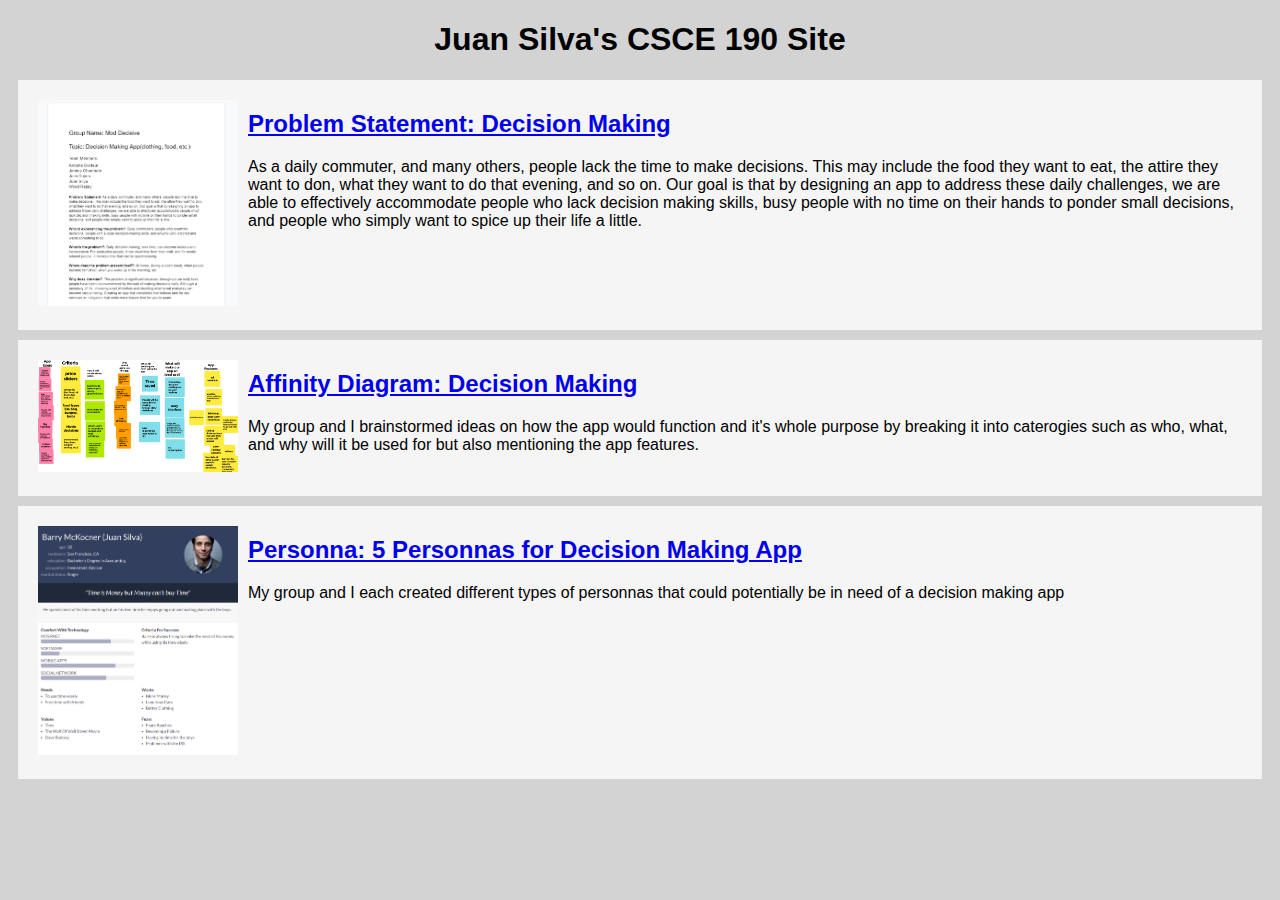
==== index.html @ 69c5ed9c "Add files via upload" ====
<!DOCTYPE html>
<html>
    <head>
        <title>CSCE 190: Juan Silva</title>
        <link rel="stylesheet" href="styles.css">
    </head>
    <body>
        <h1>Juan Silva's CSCE 190 Site</h1>

        <!-- Problem Statement Assignment-->
        <section class="assignment">
            <a href="files/problem-statement.pdf"><img src="images/problem-statement.png"></a>
            <section class="ass-details">
                <a href="files/problem-statement.pdf"><h2>Problem Statement: Decision Making</h2></a>
                <p>
                    As a daily commuter, and many others, people lack the time to make decisions. This may include the food they want to eat, the attire they want to don, what they want to do that evening, and so on. Our goal is that by designing an app to address these daily challenges, we are able to effectively accommodate people who lack decision making skills, busy people with no time on their hands to ponder small decisions, and people who simply want to spice up their life a little.
                </p>
            </section>
        </section>

        <!-- Affinity Diagram Assignment-->
        <section class="assignment">
            <a href="files/affinity-diagram.pdf"><img src="images/affinity-diagram.png"></a>
            <section class="ass-details">
                <a href="files/affinity-diagram.pdf"><h2>Affinity Diagram: Decision Making</h2></a>
                <p>
                    My group and I brainstormed ideas on how the app would function and it's whole purpose by breaking it into caterogies such as who, what, and why will it be used for but also mentioning the app features.
                </p>    
            </section>
        </section>

         <!-- Personna Assignment-->
         <section class="assignment">
            <a href="files/team-personna.png"><img src="images/personna.png"></a>
            <section class="ass-details">
                <a href="files/team-personna.png"><h2>Personna: 5 Personnas for Decision Making App</h2></a>
                <p>
                    My group and I each created different types of personnas that could potentially be in need of a decision making app
                </p>
            </section>
        </section>
    </body>
</html>
---- styles.css ----
body {
    background:lightgray;
    font-family:Arial, Helvetica, sans-serif
}

.assignment {
    display:flex;
    padding:10px;
    margin:10px;
    background:whitesmoke;
}

.assignment img {
    width:200px;
    padding:10px;
}

h1{
    color:black;
    text-align:center
}
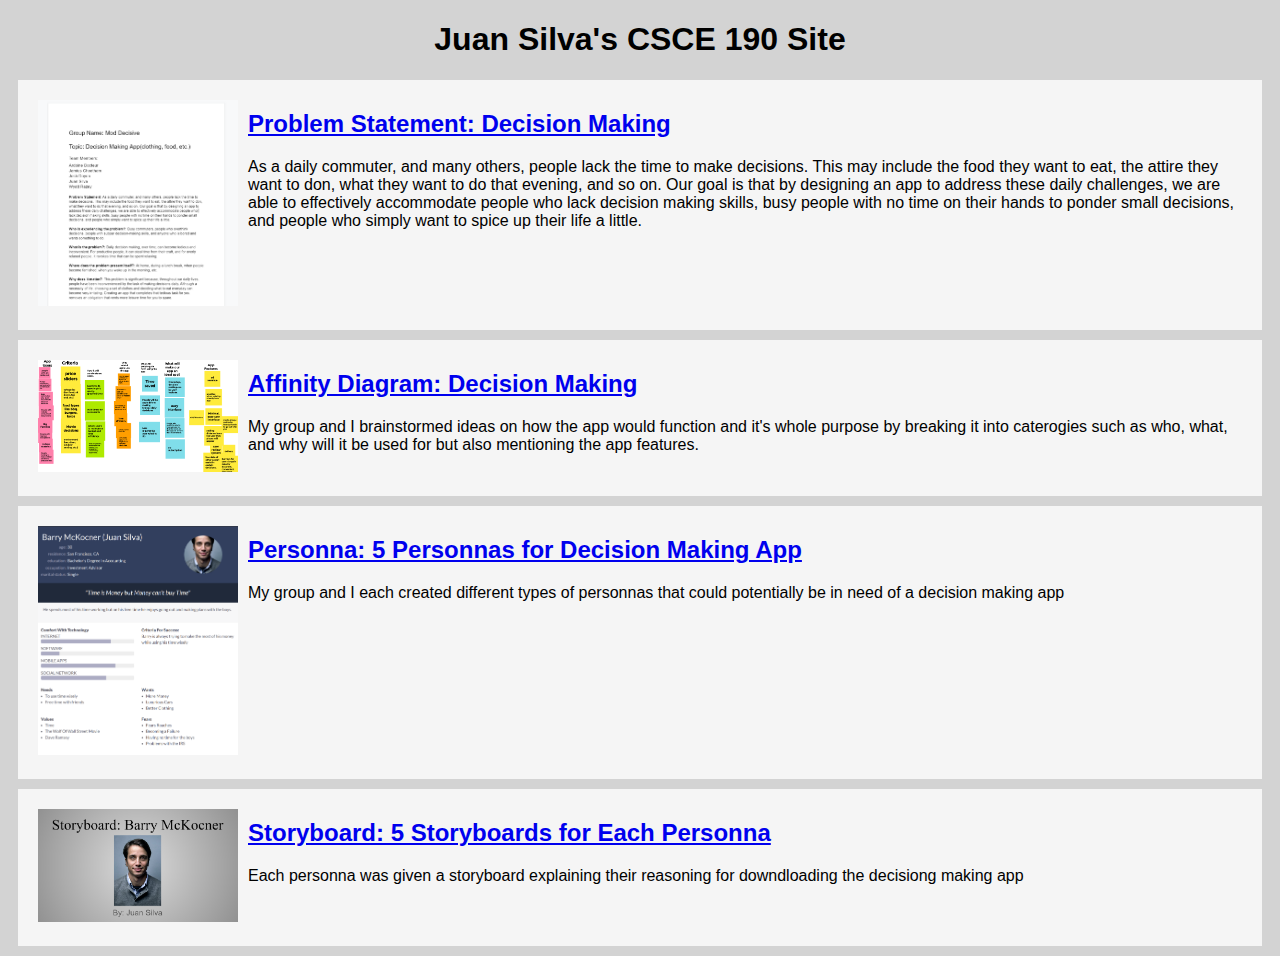
==== commit c75a9a9f: "Add files via upload" ====
--- a/index.html
+++ b/index.html
@@ -39,5 +39,16 @@
                 </p>
             </section>
         </section>
+
+         <!-- Storyboard Assignment-->
+         <section class="assignment">
+            <a href="files/team-storyboard.pdf"><img src="images/storyboard.png"></a>
+            <section class="ass-details">
+                <a href="files/team-storyboard.pdf"><h2>Storyboard: 5 Storyboards for Each Personna</h2></a>
+                <p>
+                   Each personna was given a storyboard explaining their reasoning for downdloading the decisiong making app 
+                </p>
+            </section>
+        </section>
     </body>
 </html>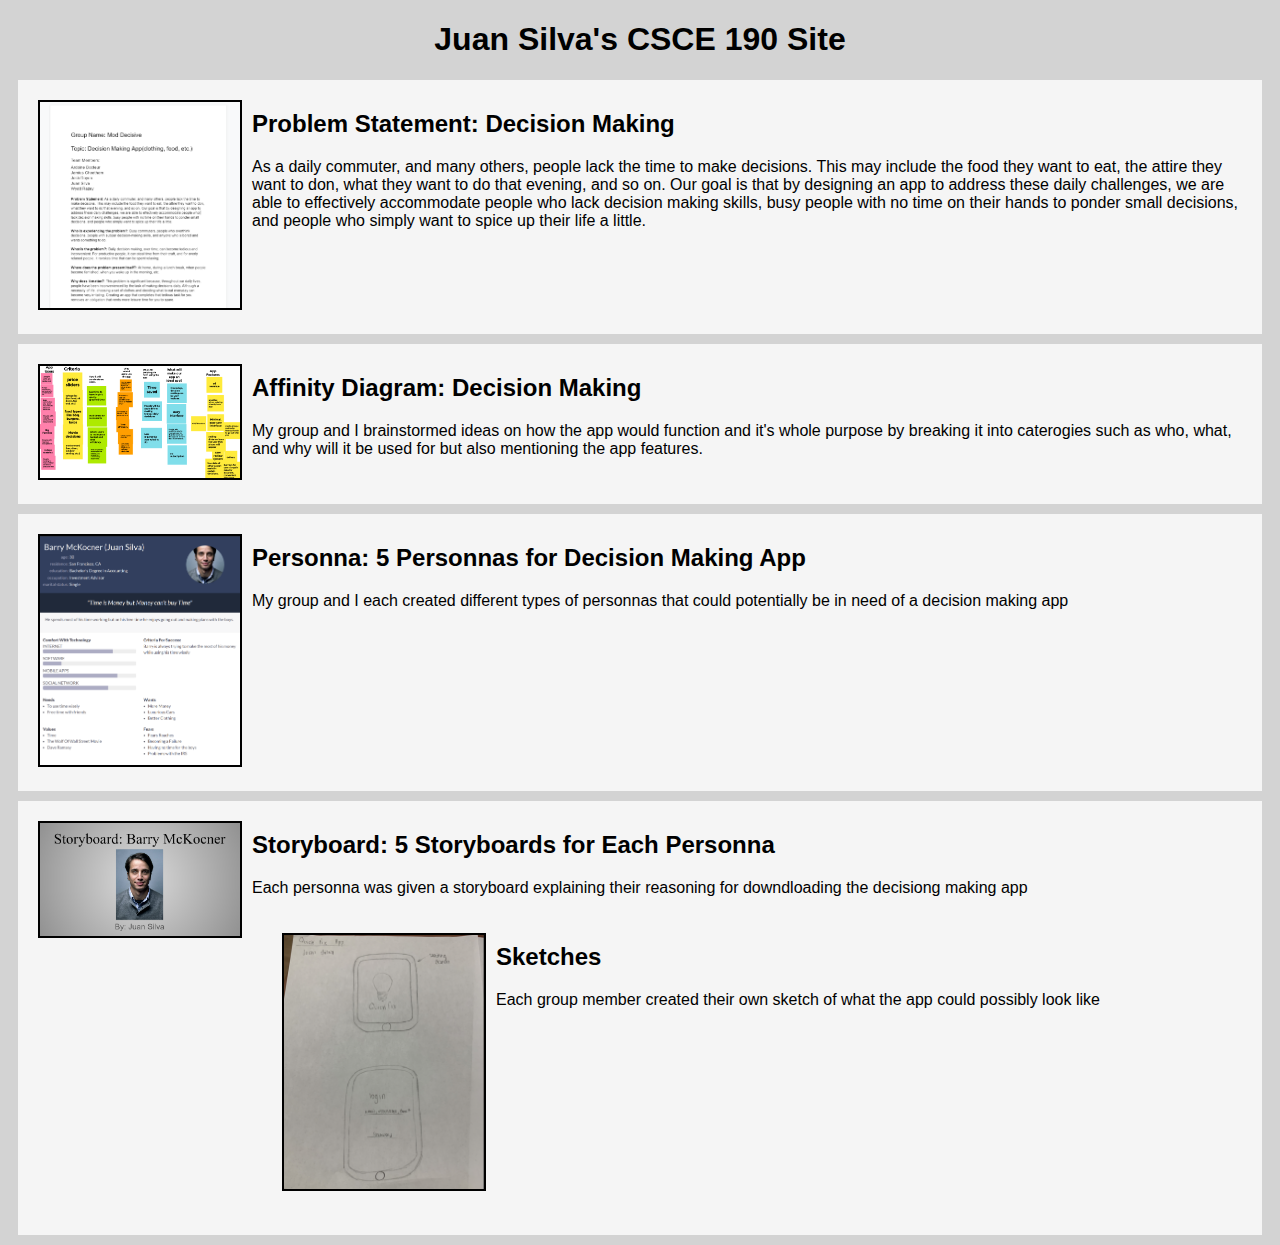
==== commit 3dc5e81f: "Add files via upload" ====
--- a/index.html
+++ b/index.html
@@ -48,6 +48,15 @@
                 <p>
                    Each personna was given a storyboard explaining their reasoning for downdloading the decisiong making app 
                 </p>
+
+        <!-- Sketches Assignment-->
+        <section class="assignment">
+            <a href="files/decision app sketches.pdf"><img src="images/decision app sketch.png"></a>
+            <section class="ass-details">
+                <a href="files/decision app sketches.pdf"><h2> Sketches</h2></a>
+                <p>
+                    Each group member created their own sketch of what the app could possibly look like 
+                </p>
             </section>
         </section>
     </body>
--- a/styles.css
+++ b/styles.css
@@ -12,10 +12,16 @@
 
 .assignment img {
     width:200px;
-    padding:10px;
+    margin:10px;
+    border:2px solid black;
 }
 
 h1{
     color:black;
-    text-align:center
+    text-align:center;
+}
+
+a{
+    text-decoration:none;
+    color: black;
 }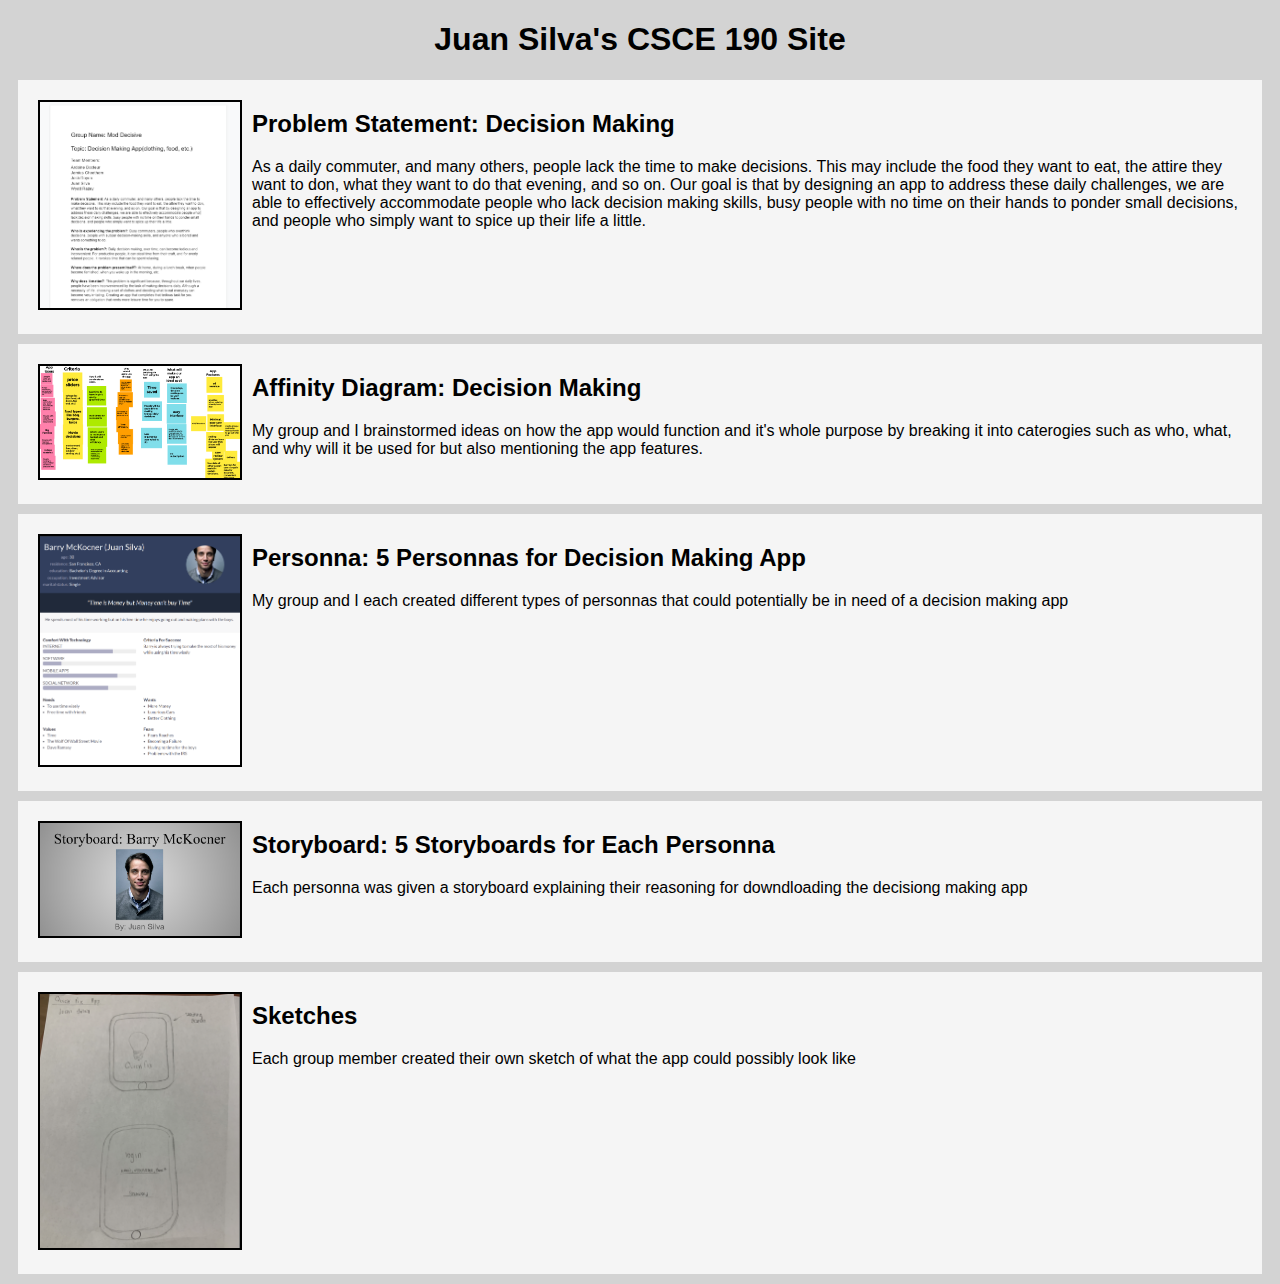
==== commit 8fb79981: "Add files via upload" ====
--- a/index.html
+++ b/index.html
@@ -48,6 +48,8 @@
                 <p>
                    Each personna was given a storyboard explaining their reasoning for downdloading the decisiong making app 
                 </p>
+            </section>
+        </section>
 
         <!-- Sketches Assignment-->
         <section class="assignment">
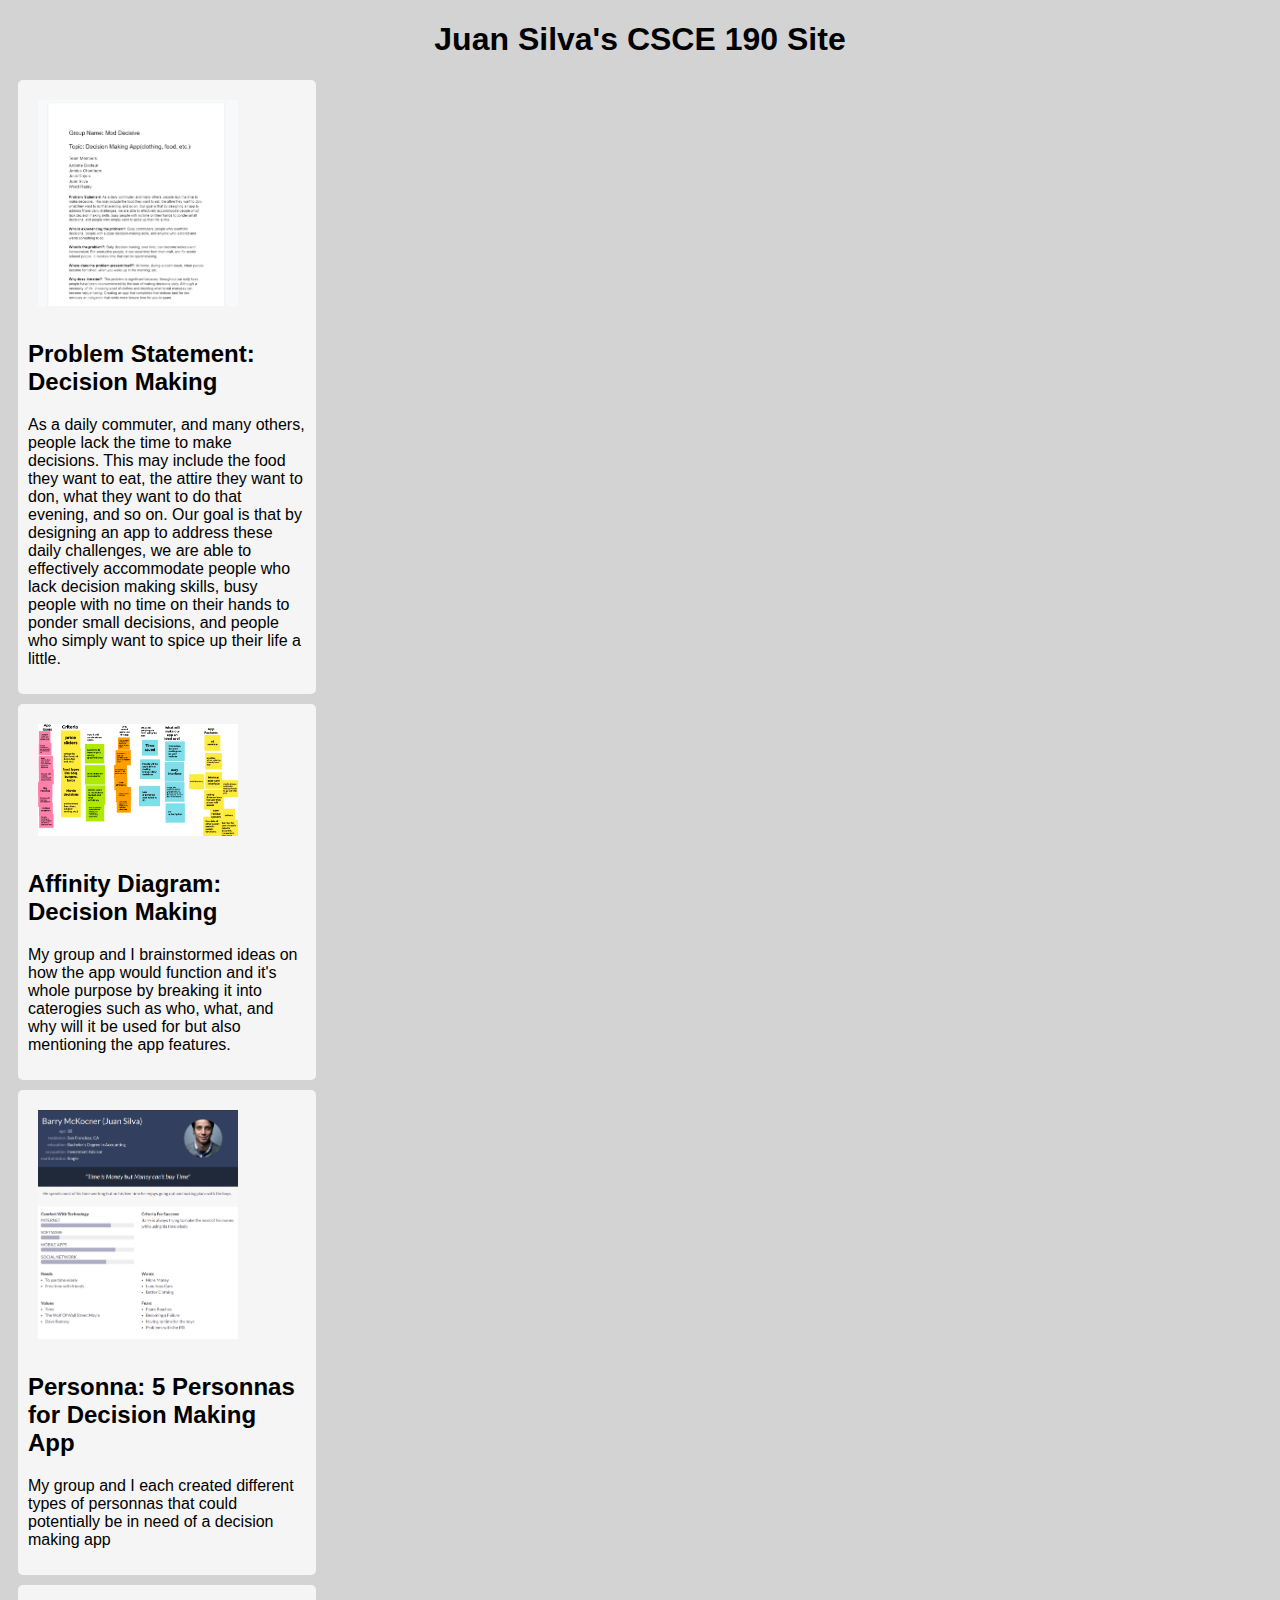
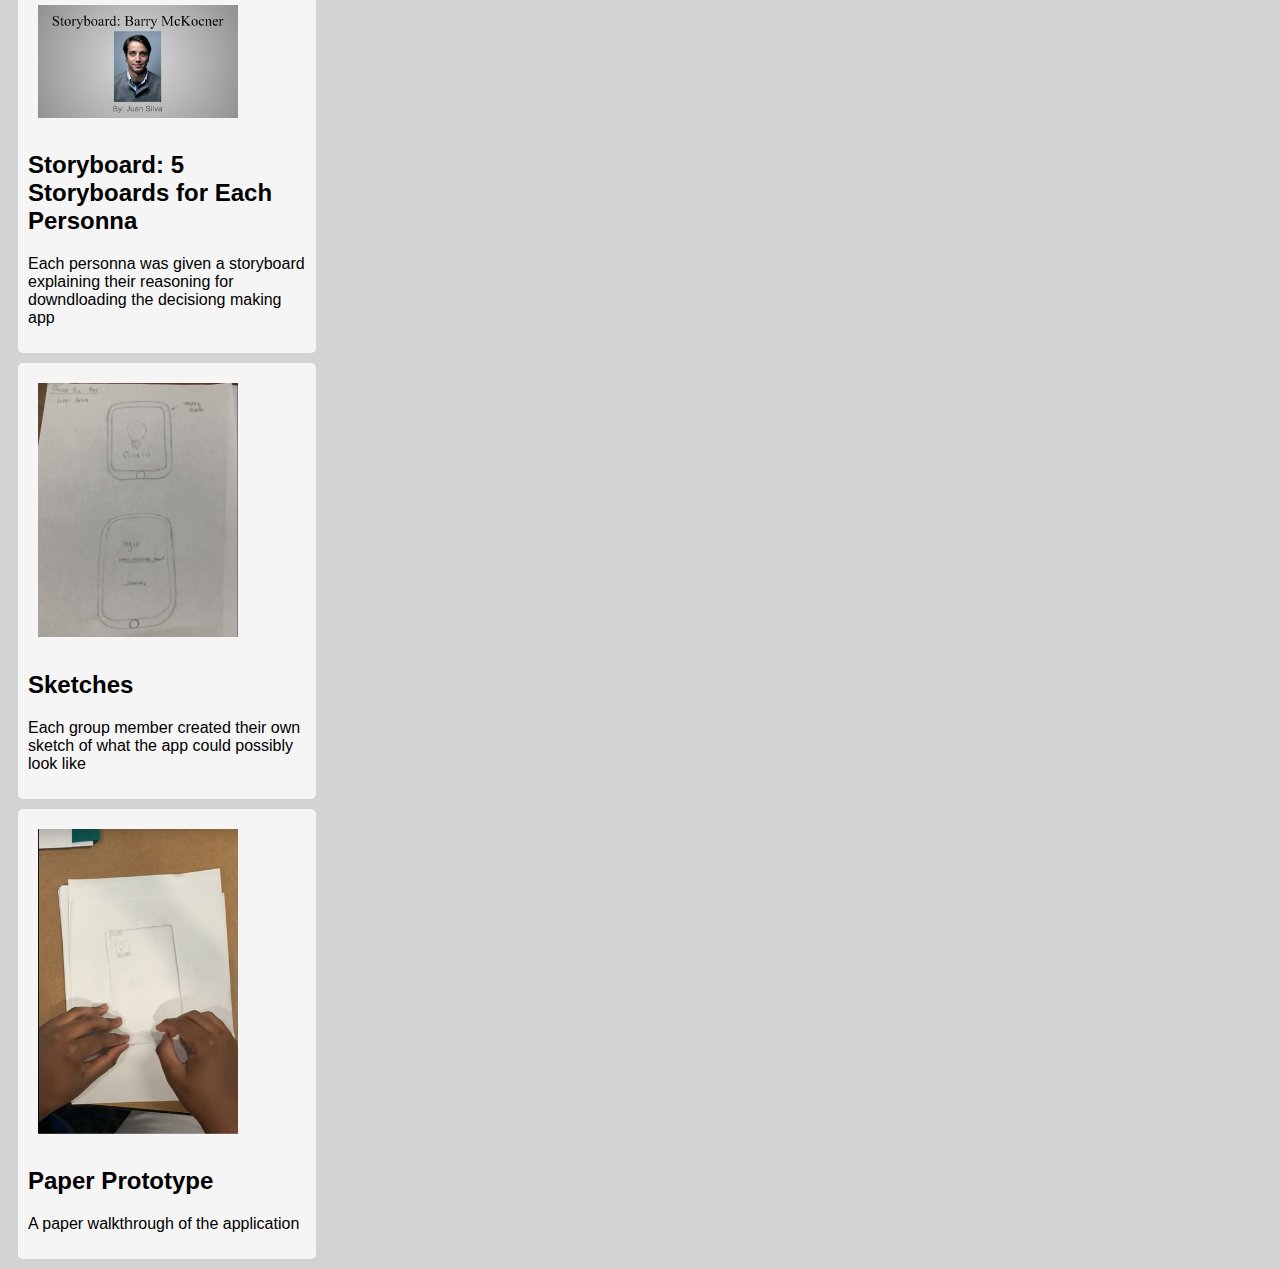
==== commit 357cf44c: "Add files via upload" ====
--- a/index.html
+++ b/index.html
@@ -61,5 +61,17 @@
                 </p>
             </section>
         </section>
+
+        <!-- Paper Prototype Assignment-->
+        <section class="assignment">
+            <a href="https://www.youtube.com/watch?v=44NQc_9O-No&t=4s">
+                <img src="images/paper prototype.png"></a>
+            <section class="ass-details">
+                <a href="https://www.youtube.com/watch?v=44NQc_9O-No&t=4s"><h2> Paper Prototype</h2></a>
+                <p>
+                    A paper walkthrough of the application 
+                </p>
+            </section>
+        </section>
     </body>
 </html>--- a/styles.css
+++ b/styles.css
@@ -3,17 +3,22 @@
     font-family:Arial, Helvetica, sans-serif
 }
 
+.assignments{
+    display:flex;
+    flex-wrap: wrap;
+}
+
 .assignment {
-    display:flex;
+    width: 22%;
     padding:10px;
     margin:10px;
     background:whitesmoke;
+    border-radius:5px;
 }
 
 .assignment img {
     width:200px;
     margin:10px;
-    border:2px solid black;
 }
 
 h1{
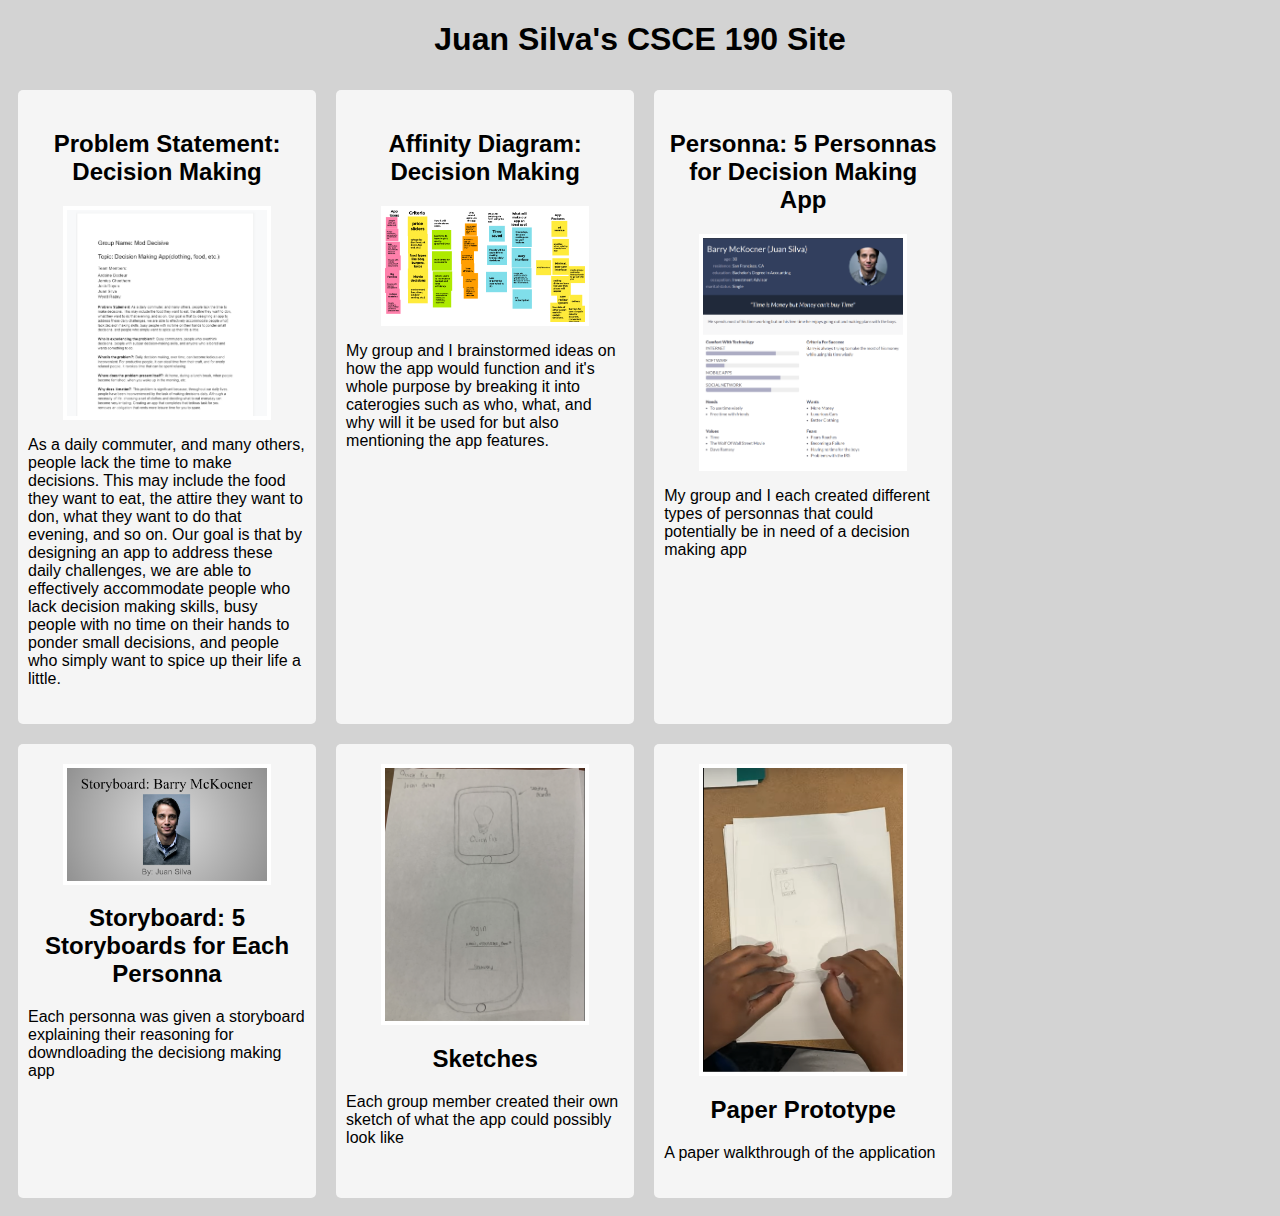
==== commit fb0bb296: "Add files via upload" ====
--- a/index.html
+++ b/index.html
@@ -7,44 +7,55 @@
     <body>
         <h1>Juan Silva's CSCE 190 Site</h1>
 
+    <div class="assignments">
         <!-- Problem Statement Assignment-->
         <section class="assignment">
-            <a href="files/problem-statement.pdf"><img src="images/problem-statement.png"></a>
-            <section class="ass-details">
-                <a href="files/problem-statement.pdf"><h2>Problem Statement: Decision Making</h2></a>
-                <p>
-                    As a daily commuter, and many others, people lack the time to make decisions. This may include the food they want to eat, the attire they want to don, what they want to do that evening, and so on. Our goal is that by designing an app to address these daily challenges, we are able to effectively accommodate people who lack decision making skills, busy people with no time on their hands to ponder small decisions, and people who simply want to spice up their life a little.
-                </p>
-            </section>
+            <a href="files/problem-statement.pdf">
+                <h2>Problem Statement: Decision Making</h2>
+            </a>
+            <a href="files/problem-statement.pdf">
+                <img src="images/problem-statement.png">
+            </a>
+            <p>
+                As a daily commuter, and many others, people lack the time to make decisions. This may include the food they want to eat, the attire they want to don, what they want to do that evening, and so on. Our goal is that by designing an app to address these daily challenges, we are able to effectively accommodate people who lack decision making skills, busy people with no time on their hands to ponder small decisions, and people who simply want to spice up their life a little.
+            </p>
         </section>
 
         <!-- Affinity Diagram Assignment-->
         <section class="assignment">
-            <a href="files/affinity-diagram.pdf"><img src="images/affinity-diagram.png"></a>
-            <section class="ass-details">
-                <a href="files/affinity-diagram.pdf"><h2>Affinity Diagram: Decision Making</h2></a>
-                <p>
-                    My group and I brainstormed ideas on how the app would function and it's whole purpose by breaking it into caterogies such as who, what, and why will it be used for but also mentioning the app features.
-                </p>    
-            </section>
+            <a href="files/affinity-diagram.pdf">
+                <h2>Affinity Diagram: Decision Making</h2>
+            </a>
+            <a href="files/affinity-diagram.pdf">
+                <img src="images/affinity-diagram.png">
+            </a>
+            <p>
+                My group and I brainstormed ideas on how the app would function and it's whole purpose by breaking it into caterogies such as who, what, and why will it be used for but also mentioning the app features.
+            </p>    
         </section>
 
          <!-- Personna Assignment-->
          <section class="assignment">
-            <a href="files/team-personna.png"><img src="images/personna.png"></a>
-            <section class="ass-details">
-                <a href="files/team-personna.png"><h2>Personna: 5 Personnas for Decision Making App</h2></a>
-                <p>
-                    My group and I each created different types of personnas that could potentially be in need of a decision making app
-                </p>
-            </section>
+            <a href="files/team-personna.png">
+                <h2>Personna: 5 Personnas for Decision Making App</h2>
+            </a>
+            <a href="files/team-personna.png">
+                <img src="images/personna.png">
+            </a>
+            <p>
+                My group and I each created different types of personnas that could potentially be in need of a decision making app
+            </p>
         </section>
 
          <!-- Storyboard Assignment-->
          <section class="assignment">
-            <a href="files/team-storyboard.pdf"><img src="images/storyboard.png"></a>
+            <a href="files/team-storyboard.pdf">
+                <img src="images/storyboard.png">
+            </a>
             <section class="ass-details">
-                <a href="files/team-storyboard.pdf"><h2>Storyboard: 5 Storyboards for Each Personna</h2></a>
+                <a href="files/team-storyboard.pdf">
+                    <h2>Storyboard: 5 Storyboards for Each Personna</h2>
+                </a>
                 <p>
                    Each personna was given a storyboard explaining their reasoning for downdloading the decisiong making app 
                 </p>
@@ -53,9 +64,13 @@
 
         <!-- Sketches Assignment-->
         <section class="assignment">
-            <a href="files/decision app sketches.pdf"><img src="images/decision app sketch.png"></a>
+            <a href="files/decision app sketches.pdf">
+                <img src="images/decision app sketch.png">
+            </a>
             <section class="ass-details">
-                <a href="files/decision app sketches.pdf"><h2> Sketches</h2></a>
+                <a href="files/decision app sketches.pdf">
+                    <h2> Sketches</h2>
+                </a>
                 <p>
                     Each group member created their own sketch of what the app could possibly look like 
                 </p>
@@ -65,13 +80,17 @@
         <!-- Paper Prototype Assignment-->
         <section class="assignment">
             <a href="https://www.youtube.com/watch?v=44NQc_9O-No&t=4s">
-                <img src="images/paper prototype.png"></a>
+                <img src="images/paper prototype.png">
+            </a>
             <section class="ass-details">
-                <a href="https://www.youtube.com/watch?v=44NQc_9O-No&t=4s"><h2> Paper Prototype</h2></a>
+                <a href="https://www.youtube.com/watch?v=44NQc_9O-No&t=4s">
+                    <h2> Paper Prototype</h2>
+                </a>
                 <p>
                     A paper walkthrough of the application 
                 </p>
             </section>
         </section>
+    </div>
     </body>
 </html>--- a/styles.css
+++ b/styles.css
@@ -3,15 +3,16 @@
     font-family:Arial, Helvetica, sans-serif
 }
 
-.assignments{
+.assignments {
     display:flex;
-    flex-wrap: wrap;
+    flex-wrap:wrap;
 }
 
 .assignment {
-    width: 22%;
+    width:22%;
     padding:10px;
     margin:10px;
+    padding:20px 10px;
     background:whitesmoke;
     border-radius:5px;
 }
@@ -19,6 +20,9 @@
 .assignment img {
     width:200px;
     margin:10px;
+    border: 4px solid white;
+    display:block;
+    margin:auto;
 }
 
 h1{
@@ -26,6 +30,9 @@
     text-align:center;
 }
 
+h2{
+    text-align:center;
+}
 a{
     text-decoration:none;
     color: black;
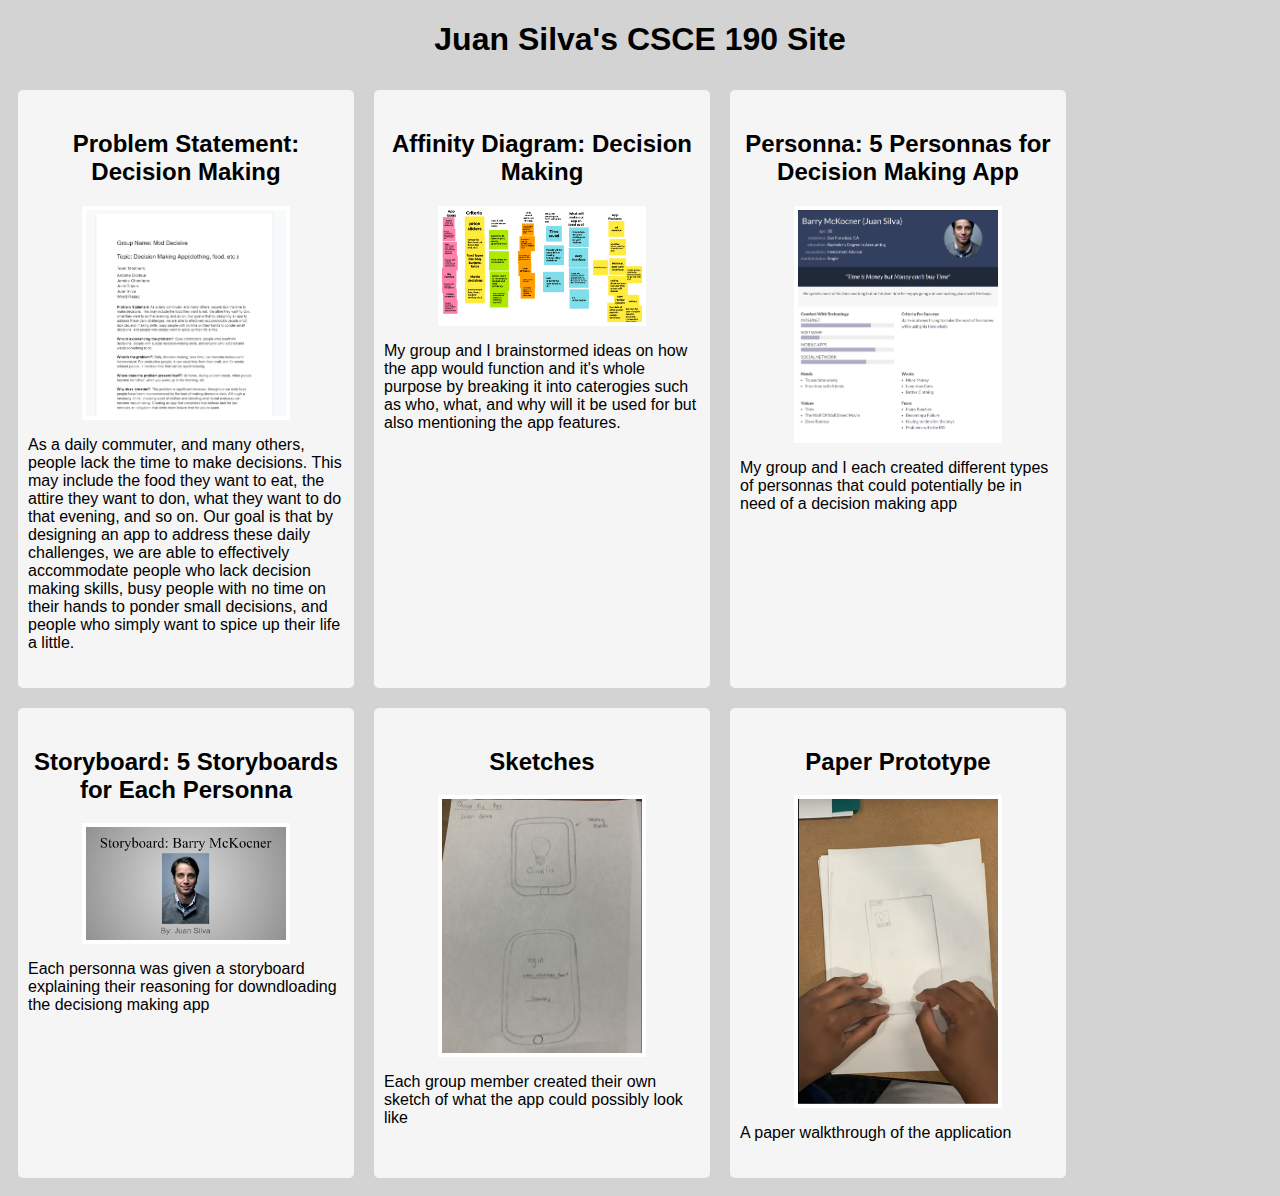
==== commit ec8c3399: "Add files via upload" ====
--- a/index.html
+++ b/index.html
@@ -50,47 +50,42 @@
          <!-- Storyboard Assignment-->
          <section class="assignment">
             <a href="files/team-storyboard.pdf">
+                <h2>Storyboard: 5 Storyboards for Each Personna</h2>
+            </a>
+            <a href="files/team-storyboard.pdf">
                 <img src="images/storyboard.png">
             </a>
-            <section class="ass-details">
-                <a href="files/team-storyboard.pdf">
-                    <h2>Storyboard: 5 Storyboards for Each Personna</h2>
-                </a>
-                <p>
-                   Each personna was given a storyboard explaining their reasoning for downdloading the decisiong making app 
-                </p>
-            </section>
+            <p>
+                Each personna was given a storyboard explaining their reasoning for downdloading the decisiong making app 
+            </p>
         </section>
 
         <!-- Sketches Assignment-->
         <section class="assignment">
             <a href="files/decision app sketches.pdf">
+                <h2>Sketches</h2>
+            </a>
+            <a href="files/decision app sketches.pdf">
                 <img src="images/decision app sketch.png">
             </a>
-            <section class="ass-details">
-                <a href="files/decision app sketches.pdf">
-                    <h2> Sketches</h2>
-                </a>
-                <p>
-                    Each group member created their own sketch of what the app could possibly look like 
-                </p>
-            </section>
+            <p>
+                 Each group member created their own sketch of what the app could possibly look like 
+            </p>
         </section>
 
         <!-- Paper Prototype Assignment-->
         <section class="assignment">
             <a href="https://www.youtube.com/watch?v=44NQc_9O-No&t=4s">
+                <h2>Paper Prototype</h2>
+            </a>
+            <a href="https://www.youtube.com/watch?v=44NQc_9O-No&t=4s">
                 <img src="images/paper prototype.png">
             </a>
-            <section class="ass-details">
-                <a href="https://www.youtube.com/watch?v=44NQc_9O-No&t=4s">
-                    <h2> Paper Prototype</h2>
-                </a>
-                <p>
-                    A paper walkthrough of the application 
-                </p>
-            </section>
+            <p>
+                A paper walkthrough of the application 
+            </p>
         </section>
     </div>
-    </body>
+</body>
+
 </html>--- a/styles.css
+++ b/styles.css
@@ -9,7 +9,7 @@
 }
 
 .assignment {
-    width:22%;
+    width:25%;
     padding:10px;
     margin:10px;
     padding:20px 10px;
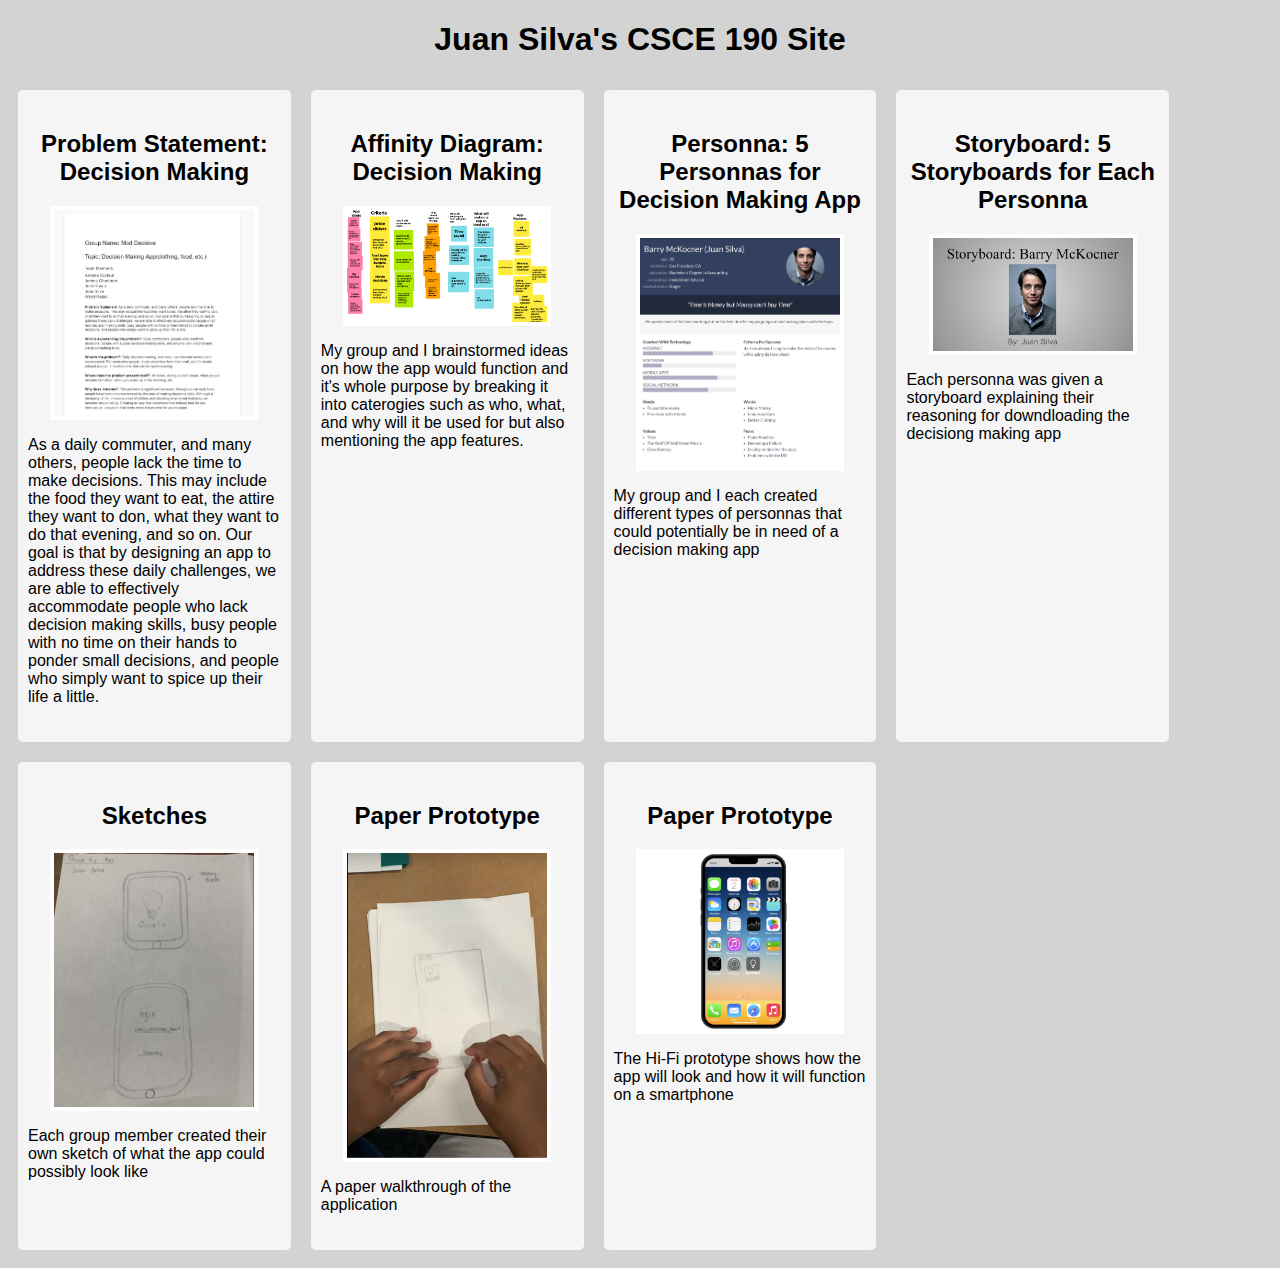
==== commit aecdeb32: "Add files via upload" ====
--- a/index.html
+++ b/index.html
@@ -85,6 +85,19 @@
                 A paper walkthrough of the application 
             </p>
         </section>
+
+         <!-- Hi-Fi Prototype Assignment-->
+         <section class="assignment">
+            <a href="files/Hi-Fi Prototype/">
+                <h2>Paper Prototype</h2>
+            </a>
+            <a href="files/Hi-Fi Prototype/">
+                <img src="images/Hi-Fi Prototype.png">
+            </a>
+            <p>
+                The Hi-Fi prototype shows how the app will look and how it will function on a smartphone
+            </p>
+        </section>
     </div>
 </body>
 
--- a/styles.css
+++ b/styles.css
@@ -9,7 +9,7 @@
 }
 
 .assignment {
-    width:25%;
+    width:20%;
     padding:10px;
     margin:10px;
     padding:20px 10px;
